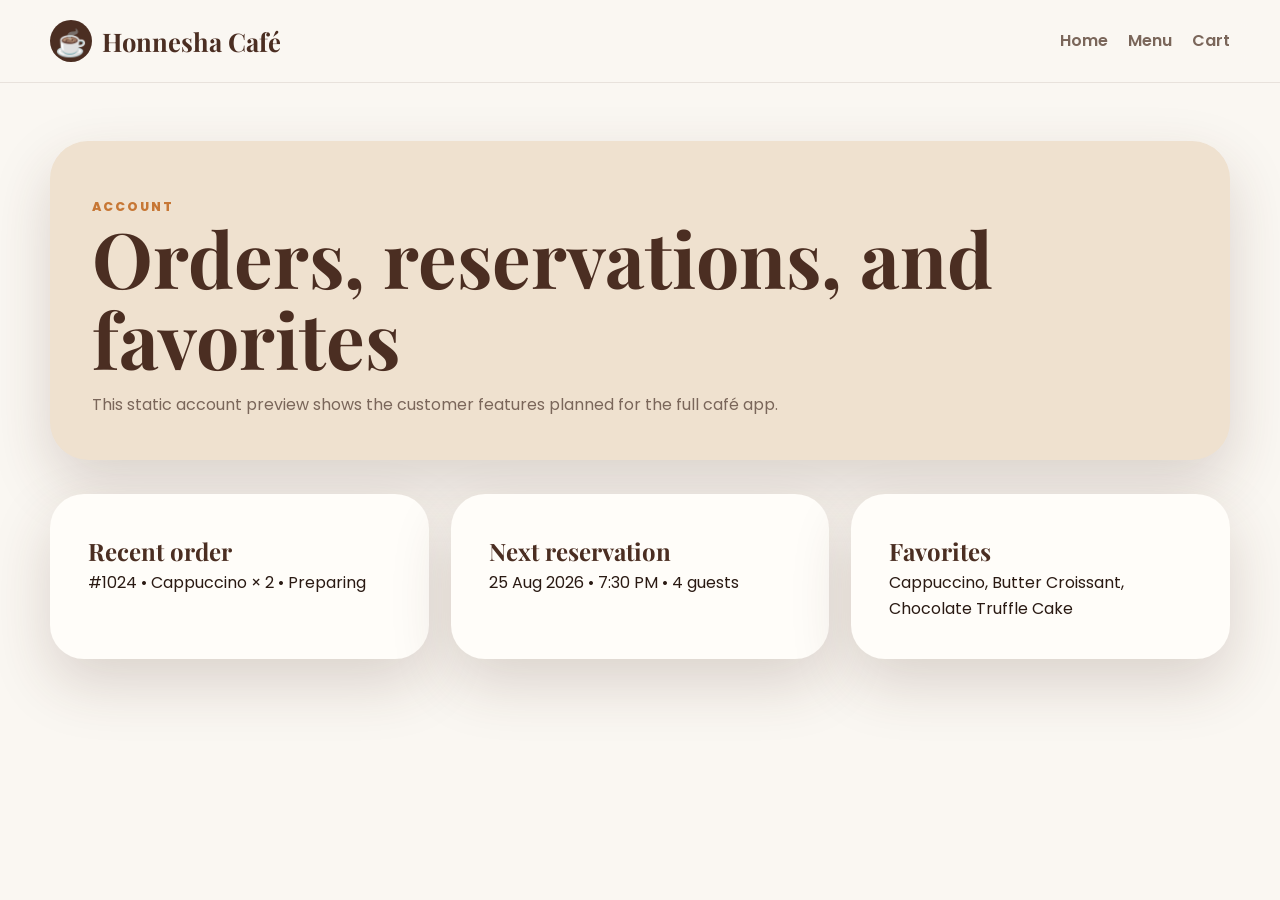
==== account.html @ 165a1767 "Expand static cafe site flow" ====
<!DOCTYPE html>
<html lang="en">
<head>
  <meta charset="UTF-8">
  <meta name="viewport" content="width=device-width, initial-scale=1.0">
  <title>Honnesha Café | Account</title>
  <link rel="preconnect" href="https://fonts.googleapis.com">
  <link rel="preconnect" href="https://fonts.gstatic.com" crossorigin>
  <link href="https://fonts.googleapis.com/css2?family=Playfair+Display:wght@600;700&family=Poppins:wght@300;400;500;600;700&display=swap" rel="stylesheet">
  <link rel="stylesheet" href="my.css">
</head>
<body>
  <header class="site-header">
    <nav class="navbar" aria-label="Primary navigation">
      <a class="brand" href="index.html"><span class="brand-mark">☕</span><span>Honnesha Café</span></a>
      <ul class="nav-links compact-links"><li><a href="index.html">Home</a></li><li><a href="menu.html">Menu</a></li><li><a href="cart.html">Cart</a></li></ul>
    </nav>
  </header>
  <main class="page-shell">
    <section class="page-hero small-page-hero">
      <p class="eyebrow">Account</p>
      <h1>Orders, reservations, and favorites</h1>
      <p>This static account preview shows the customer features planned for the full café app.</p>
    </section>
    <section class="account-grid">
      <article class="feature-card"><h2>Recent order</h2><p>#1024 • Cappuccino × 2 • Preparing</p></article>
      <article class="feature-card"><h2>Next reservation</h2><p>25 Aug 2026 • 7:30 PM • 4 guests</p></article>
      <article class="feature-card"><h2>Favorites</h2><p>Cappuccino, Butter Croissant, Chocolate Truffle Cake</p></article>
    </section>
  </main>
</body>
</html>
---- my.css ----
:root {
  --coffee: #4b2e22;
  --espresso: #24150f;
  --cream: #faf7f2;
  --latte: #efe1cf;
  --caramel: #c77735;
  --orange: #f29d4b;
  --sage: #748c69;
  --text: #2a1a13;
  --muted: #7a665a;
  --white: #fffdf9;
  --shadow: 0 24px 60px rgba(75, 46, 34, 0.18);
}

* { box-sizing: border-box; margin: 0; padding: 0; }
html { scroll-behavior: smooth; }
body {
  background: var(--cream);
  color: var(--text);
  font-family: 'Poppins', sans-serif;
  line-height: 1.6;
}
img { display: block; max-width: 100%; }
a { color: inherit; text-decoration: none; }

.site-header {
  position: sticky;
  top: 0;
  z-index: 10;
  background: rgba(250, 247, 242, 0.92);
  border-bottom: 1px solid rgba(75, 46, 34, 0.1);
  backdrop-filter: blur(16px);
}
.navbar {
  width: min(1180px, calc(100% - 32px));
  min-height: 82px;
  margin: auto;
  display: flex;
  align-items: center;
  gap: 22px;
}
.brand {
  display: inline-flex;
  align-items: center;
  gap: 10px;
  color: var(--coffee);
  font-family: 'Playfair Display', serif;
  font-size: clamp(1.3rem, 2vw, 1.7rem);
  font-weight: 700;
  white-space: nowrap;
}
.brand-mark {
  display: grid;
  place-items: center;
  width: 42px;
  height: 42px;
  border-radius: 50%;
  background: var(--coffee);
  color: var(--cream);
}
.nav-search {
  flex: 1;
  min-width: 180px;
  border: 1px solid rgba(75, 46, 34, 0.15);
  border-radius: 999px;
  padding: 12px 18px;
  background: var(--white);
  color: var(--text);
}
.nav-links {
  display: flex;
  align-items: center;
  gap: 20px;
  list-style: none;
  color: var(--muted);
  font-weight: 600;
}
.nav-links a:hover { color: var(--caramel); }
.cart-chip {
  padding: 10px 16px;
  border-radius: 999px;
  background: var(--espresso);
  color: var(--cream);
  font-weight: 700;
}

.hero {
  position: relative;
  width: min(1180px, calc(100% - 32px));
  min-height: calc(100vh - 82px);
  margin: auto;
  display: grid;
  grid-template-columns: minmax(0, 1.05fr) minmax(300px, 0.95fr);
  gap: 44px;
  align-items: center;
  padding: 64px 0;
}
.hero::after {
  content: '';
  min-height: 620px;
  border-radius: 44px;
  background: linear-gradient(180deg, rgba(36, 21, 15, 0.05), rgba(36, 21, 15, 0.35)), url('https://images.unsplash.com/photo-1501339847302-ac426a4a7cbb?auto=format&fit=crop&w=1100&q=85') center/cover;
  box-shadow: var(--shadow);
}
.hero-content h1, .section h2 {
  font-family: 'Playfair Display', serif;
  color: var(--coffee);
  line-height: 1.05;
}
.hero-content h1 { font-size: clamp(3rem, 7vw, 6.4rem); }
.hero-content p { max-width: 620px; margin-top: 22px; color: var(--muted); font-size: 1.08rem; }
.eyebrow {
  color: var(--caramel) !important;
  font-size: .78rem !important;
  font-weight: 800;
  letter-spacing: .16em;
  text-transform: uppercase;
}
.hero-actions, .hero-stats { display: flex; flex-wrap: wrap; gap: 14px; margin-top: 32px; }
.btn {
  display: inline-flex;
  justify-content: center;
  align-items: center;
  min-height: 48px;
  border: 0;
  border-radius: 999px;
  padding: 13px 24px;
  font-weight: 800;
  cursor: pointer;
}
.btn-primary { background: var(--caramel); color: white; }
.btn-secondary { background: var(--latte); color: var(--coffee); }
.hero-stats span {
  padding: 12px 16px;
  border-radius: 18px;
  background: var(--white);
  box-shadow: 0 12px 30px rgba(75, 46, 34, 0.08);
  color: var(--muted);
}
.hero-stats strong { display: block; color: var(--coffee); }
.hero-card {
  position: absolute;
  right: max(32px, calc((100vw - 1180px) / 2 + 34px));
  bottom: 72px;
  width: min(330px, calc(100% - 64px));
  padding: 26px;
  border-radius: 28px;
  background: rgba(255, 253, 249, 0.92);
  box-shadow: var(--shadow);
}
.hero-card h2 { font-family: 'Playfair Display', serif; color: var(--coffee); }
.hero-card strong { color: var(--caramel); font-size: 1.8rem; }
.steam { font-size: 2rem; }

.section { width: min(1180px, calc(100% - 32px)); margin: auto; padding: 74px 0; }
.section-heading { text-align: center; margin-bottom: 34px; }
.section-heading h2, .section h2 { font-size: clamp(2rem, 4vw, 3.3rem); }
.split { display: flex; align-items: end; justify-content: space-between; gap: 20px; text-align: left; }
.text-link { color: var(--caramel); font-weight: 800; }
.category-grid, .menu-grid, .feature-grid { display: grid; gap: 24px; }
.category-grid { grid-template-columns: repeat(6, 1fr); }
.category-grid article {
  display: grid;
  place-items: center;
  gap: 12px;
  min-height: 140px;
  border-radius: 28px;
  background: var(--white);
  box-shadow: var(--shadow);
  font-size: 2rem;
}
.category-grid span { font-size: 1rem; font-weight: 800; }
.warm-section { background: var(--latte); width: 100%; padding-inline: max(16px, calc((100vw - 1180px) / 2)); }
.menu-grid { grid-template-columns: repeat(3, 1fr); }
.product-card { overflow: hidden; border-radius: 30px; background: var(--white); box-shadow: var(--shadow); }
.product-card img { width: 100%; height: 240px; object-fit: cover; }
.product-card > div { padding: 24px; }
.product-meta, .price-row, .bill div { display: flex; justify-content: space-between; gap: 12px; }
.product-meta { color: var(--sage); font-size: .84rem; font-weight: 800; text-transform: uppercase; }
.product-card h3 { margin-top: 10px; font-size: 1.35rem; }
.product-card p { margin: 10px 0 18px; color: var(--muted); }
.price-row strong { color: var(--coffee); font-size: 1.3rem; }
.price-row a { color: var(--caramel); font-weight: 800; }
.feature-grid { grid-template-columns: 1fr 1fr; }
.feature-card { padding: 38px; border-radius: 34px; background: var(--white); box-shadow: var(--shadow); }
.dark-card { background: var(--espresso); color: var(--cream); }
.dark-card h2, .dark-card .eyebrow { color: var(--cream) !important; }
.check-list { margin-top: 18px; padding-left: 22px; color: var(--muted); }
.bill { margin-top: 20px; }
.bill div { padding: 12px 0; border-bottom: 1px solid rgba(250, 247, 242, 0.16); }
.total { color: var(--orange); font-size: 1.25rem; font-weight: 800; }
.reservation-section, .contact-box {
  display: grid;
  grid-template-columns: .9fr 1.1fr;
  gap: 34px;
  align-items: center;
  padding: 44px;
  border-radius: 38px;
  background: var(--white);
  box-shadow: var(--shadow);
}
.reservation-form, .contact-box form { display: grid; gap: 14px; }
input, textarea {
  width: 100%;
  border: 1px solid rgba(75, 46, 34, 0.14);
  border-radius: 18px;
  padding: 14px 16px;
  background: var(--cream);
  color: var(--text);
  font: inherit;
}
textarea { min-height: 130px; resize: vertical; }
.offer-strip { display: grid; grid-template-columns: repeat(3, 1fr); gap: 18px; }
.offer-strip span { padding: 22px; border-radius: 24px; background: var(--coffee); color: var(--cream); font-weight: 800; text-align: center; }
.reviews { text-align: center; }
.reviews blockquote { font-family: 'Playfair Display', serif; font-size: clamp(1.8rem, 4vw, 3rem); color: var(--coffee); }
.reviews cite { display: block; margin-top: 18px; color: var(--muted); }
.contact-box { margin-bottom: 70px; }
.contact-box p { margin-top: 10px; color: var(--muted); }
.site-footer { padding: 28px 16px; background: var(--espresso); color: var(--cream); text-align: center; }

@media (max-width: 900px) {
  .navbar { flex-wrap: wrap; padding: 14px 0; }
  .nav-search { order: 3; flex-basis: 100%; }
  .nav-links { width: 100%; overflow-x: auto; padding-bottom: 8px; }
  .hero, .feature-grid, .reservation-section, .contact-box { grid-template-columns: 1fr; }
  .hero { min-height: auto; padding-top: 42px; }
  .hero::after { min-height: 420px; }
  .hero-card { position: static; width: auto; margin: -150px 24px 0 auto; }
  .category-grid, .menu-grid, .offer-strip { grid-template-columns: repeat(2, 1fr); }
}
@media (max-width: 560px) {
  .cart-chip { width: 100%; text-align: center; }
  .hero-content h1 { font-size: 3rem; }
  .category-grid, .menu-grid, .offer-strip { grid-template-columns: 1fr; }
  .split { display: block; }
  .reservation-section, .contact-box, .feature-card { padding: 24px; }
}

.page-shell { width: min(1180px, calc(100% - 32px)); margin: auto; padding: 58px 0 80px; }
.page-hero { padding: 56px; border-radius: 38px; background: var(--latte); box-shadow: var(--shadow); margin-bottom: 34px; }
.page-hero h1, .standalone-form h1 { font-family: 'Playfair Display', serif; color: var(--coffee); font-size: clamp(2.4rem, 6vw, 4.8rem); line-height: 1.05; }
.page-hero p { max-width: 700px; color: var(--muted); margin-top: 14px; }
.small-page-hero { padding: 42px; }
.compact-links { margin-left: auto; }
.link-button { border: 0; background: transparent; color: var(--caramel); font: inherit; font-weight: 800; cursor: pointer; }
.filter-bar { display: flex; gap: 12px; flex-wrap: wrap; margin-bottom: 28px; }
.filter-chip { border: 1px solid rgba(75, 46, 34, .16); background: var(--white); color: var(--coffee); padding: 10px 18px; border-radius: 999px; font-weight: 800; cursor: pointer; }
.filter-chip.active, .filter-chip:hover { background: var(--coffee); color: var(--cream); }
.menu-page-grid { margin-bottom: 40px; }
.cart-layout { display: grid; grid-template-columns: 1.3fr .7fr; gap: 28px; align-items: start; }
.cart-items { display: grid; gap: 16px; }
.cart-item { display: grid; grid-template-columns: 1fr auto auto; gap: 18px; align-items: center; padding: 22px; border-radius: 24px; background: var(--white); box-shadow: var(--shadow); }
.cart-item h2, .cart-summary h2, .account-grid h2 { font-family: 'Playfair Display', serif; color: var(--coffee); }
.quantity-controls { display: inline-flex; align-items: center; gap: 12px; padding: 8px; border-radius: 999px; background: var(--latte); }
.quantity-controls button { width: 30px; height: 30px; border: 0; border-radius: 50%; background: var(--coffee); color: var(--cream); cursor: pointer; }
.cart-summary { position: sticky; top: 105px; padding: 26px; border-radius: 28px; background: var(--white); box-shadow: var(--shadow); }
.coupon-row { display: flex; gap: 10px; margin: 10px 0 20px; }
.coupon-row input { flex: 1; }
.light-bill div { border-bottom-color: rgba(75, 46, 34, .12); }
.full-btn { width: 100%; margin-top: 18px; }
.standalone-form { margin-top: 40px; }
.reservation-form label { color: var(--coffee); font-weight: 800; }
.account-grid { display: grid; grid-template-columns: repeat(3, 1fr); gap: 22px; }
@media (max-width: 900px) {
  .cart-layout, .account-grid { grid-template-columns: 1fr; }
  .cart-summary { position: static; }
}
@media (max-width: 560px) {
  .page-hero { padding: 28px; }
  .cart-item { grid-template-columns: 1fr; }
  .coupon-row { flex-direction: column; }
}
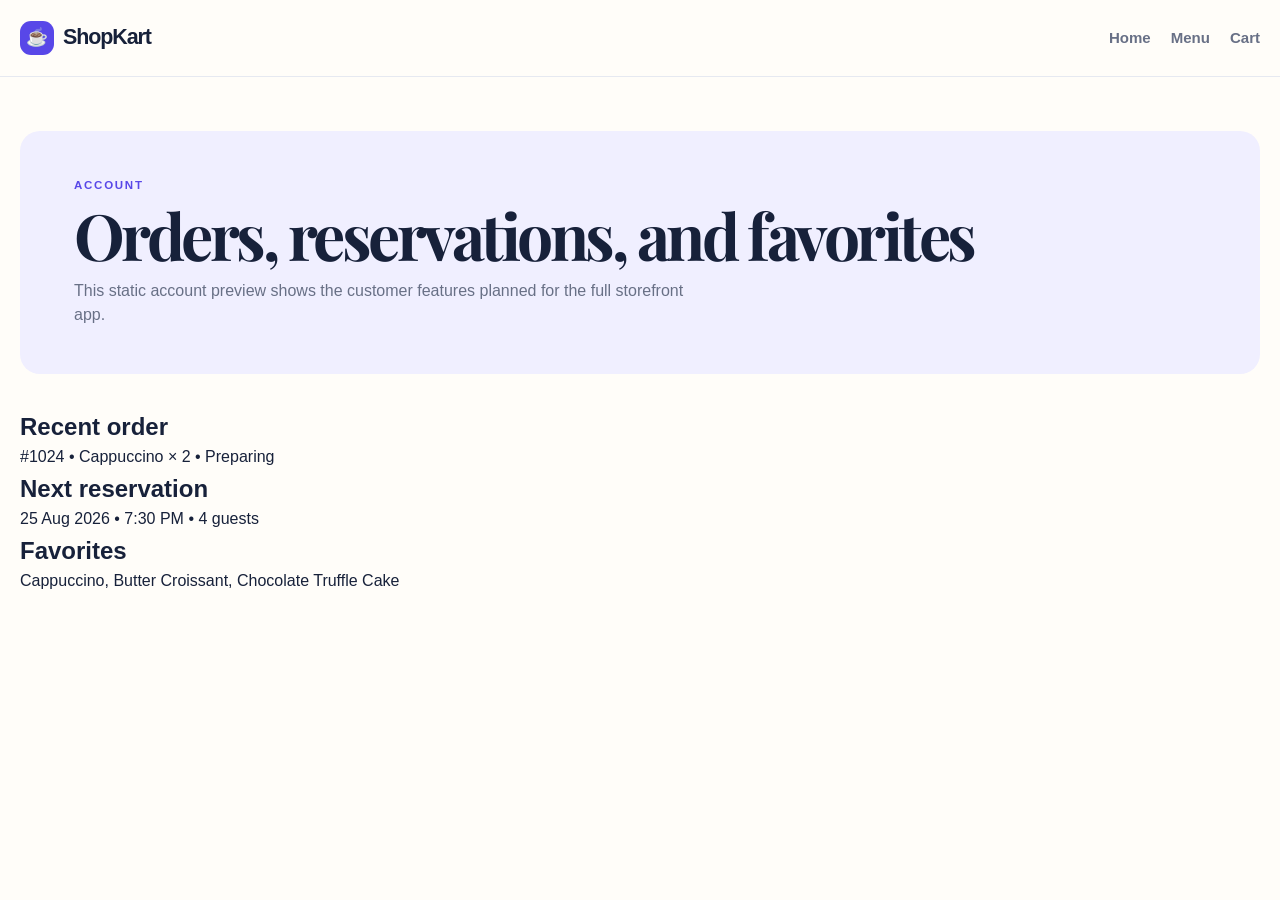
==== commit 6ed0590e: "Build ShopKart storefront MVP" ====
--- a/account.html
+++ b/account.html
@@ -3,7 +3,7 @@
 <head>
   <meta charset="UTF-8">
   <meta name="viewport" content="width=device-width, initial-scale=1.0">
-  <title>Honnesha Café | Account</title>
+  <title>ShopKart | Account</title>
   <link rel="preconnect" href="https://fonts.googleapis.com">
   <link rel="preconnect" href="https://fonts.gstatic.com" crossorigin>
   <link href="https://fonts.googleapis.com/css2?family=Playfair+Display:wght@600;700&family=Poppins:wght@300;400;500;600;700&display=swap" rel="stylesheet">
@@ -12,7 +12,7 @@
 <body>
   <header class="site-header">
     <nav class="navbar" aria-label="Primary navigation">
-      <a class="brand" href="index.html"><span class="brand-mark">☕</span><span>Honnesha Café</span></a>
+      <a class="brand" href="index.html"><span class="brand-mark">☕</span><span>ShopKart</span></a>
       <ul class="nav-links compact-links"><li><a href="index.html">Home</a></li><li><a href="menu.html">Menu</a></li><li><a href="cart.html">Cart</a></li></ul>
     </nav>
   </header>
@@ -20,7 +20,7 @@
     <section class="page-hero small-page-hero">
       <p class="eyebrow">Account</p>
       <h1>Orders, reservations, and favorites</h1>
-      <p>This static account preview shows the customer features planned for the full café app.</p>
+      <p>This static account preview shows the customer features planned for the full storefront app.</p>
     </section>
     <section class="account-grid">
       <article class="feature-card"><h2>Recent order</h2><p>#1024 • Cappuccino × 2 • Preparing</p></article>
--- a/my.css
+++ b/my.css
@@ -1,273 +1,3 @@
-:root {
-  --coffee: #4b2e22;
-  --espresso: #24150f;
-  --cream: #faf7f2;
-  --latte: #efe1cf;
-  --caramel: #c77735;
-  --orange: #f29d4b;
-  --sage: #748c69;
-  --text: #2a1a13;
-  --muted: #7a665a;
-  --white: #fffdf9;
-  --shadow: 0 24px 60px rgba(75, 46, 34, 0.18);
-}
-
-* { box-sizing: border-box; margin: 0; padding: 0; }
-html { scroll-behavior: smooth; }
-body {
-  background: var(--cream);
-  color: var(--text);
-  font-family: 'Poppins', sans-serif;
-  line-height: 1.6;
-}
-img { display: block; max-width: 100%; }
-a { color: inherit; text-decoration: none; }
-
-.site-header {
-  position: sticky;
-  top: 0;
-  z-index: 10;
-  background: rgba(250, 247, 242, 0.92);
-  border-bottom: 1px solid rgba(75, 46, 34, 0.1);
-  backdrop-filter: blur(16px);
-}
-.navbar {
-  width: min(1180px, calc(100% - 32px));
-  min-height: 82px;
-  margin: auto;
-  display: flex;
-  align-items: center;
-  gap: 22px;
-}
-.brand {
-  display: inline-flex;
-  align-items: center;
-  gap: 10px;
-  color: var(--coffee);
-  font-family: 'Playfair Display', serif;
-  font-size: clamp(1.3rem, 2vw, 1.7rem);
-  font-weight: 700;
-  white-space: nowrap;
-}
-.brand-mark {
-  display: grid;
-  place-items: center;
-  width: 42px;
-  height: 42px;
-  border-radius: 50%;
-  background: var(--coffee);
-  color: var(--cream);
-}
-.nav-search {
-  flex: 1;
-  min-width: 180px;
-  border: 1px solid rgba(75, 46, 34, 0.15);
-  border-radius: 999px;
-  padding: 12px 18px;
-  background: var(--white);
-  color: var(--text);
-}
-.nav-links {
-  display: flex;
-  align-items: center;
-  gap: 20px;
-  list-style: none;
-  color: var(--muted);
-  font-weight: 600;
-}
-.nav-links a:hover { color: var(--caramel); }
-.cart-chip {
-  padding: 10px 16px;
-  border-radius: 999px;
-  background: var(--espresso);
-  color: var(--cream);
-  font-weight: 700;
-}
-
-.hero {
-  position: relative;
-  width: min(1180px, calc(100% - 32px));
-  min-height: calc(100vh - 82px);
-  margin: auto;
-  display: grid;
-  grid-template-columns: minmax(0, 1.05fr) minmax(300px, 0.95fr);
-  gap: 44px;
-  align-items: center;
-  padding: 64px 0;
-}
-.hero::after {
-  content: '';
-  min-height: 620px;
-  border-radius: 44px;
-  background: linear-gradient(180deg, rgba(36, 21, 15, 0.05), rgba(36, 21, 15, 0.35)), url('https://images.unsplash.com/photo-1501339847302-ac426a4a7cbb?auto=format&fit=crop&w=1100&q=85') center/cover;
-  box-shadow: var(--shadow);
-}
-.hero-content h1, .section h2 {
-  font-family: 'Playfair Display', serif;
-  color: var(--coffee);
-  line-height: 1.05;
-}
-.hero-content h1 { font-size: clamp(3rem, 7vw, 6.4rem); }
-.hero-content p { max-width: 620px; margin-top: 22px; color: var(--muted); font-size: 1.08rem; }
-.eyebrow {
-  color: var(--caramel) !important;
-  font-size: .78rem !important;
-  font-weight: 800;
-  letter-spacing: .16em;
-  text-transform: uppercase;
-}
-.hero-actions, .hero-stats { display: flex; flex-wrap: wrap; gap: 14px; margin-top: 32px; }
-.btn {
-  display: inline-flex;
-  justify-content: center;
-  align-items: center;
-  min-height: 48px;
-  border: 0;
-  border-radius: 999px;
-  padding: 13px 24px;
-  font-weight: 800;
-  cursor: pointer;
-}
-.btn-primary { background: var(--caramel); color: white; }
-.btn-secondary { background: var(--latte); color: var(--coffee); }
-.hero-stats span {
-  padding: 12px 16px;
-  border-radius: 18px;
-  background: var(--white);
-  box-shadow: 0 12px 30px rgba(75, 46, 34, 0.08);
-  color: var(--muted);
-}
-.hero-stats strong { display: block; color: var(--coffee); }
-.hero-card {
-  position: absolute;
-  right: max(32px, calc((100vw - 1180px) / 2 + 34px));
-  bottom: 72px;
-  width: min(330px, calc(100% - 64px));
-  padding: 26px;
-  border-radius: 28px;
-  background: rgba(255, 253, 249, 0.92);
-  box-shadow: var(--shadow);
-}
-.hero-card h2 { font-family: 'Playfair Display', serif; color: var(--coffee); }
-.hero-card strong { color: var(--caramel); font-size: 1.8rem; }
-.steam { font-size: 2rem; }
-
-.section { width: min(1180px, calc(100% - 32px)); margin: auto; padding: 74px 0; }
-.section-heading { text-align: center; margin-bottom: 34px; }
-.section-heading h2, .section h2 { font-size: clamp(2rem, 4vw, 3.3rem); }
-.split { display: flex; align-items: end; justify-content: space-between; gap: 20px; text-align: left; }
-.text-link { color: var(--caramel); font-weight: 800; }
-.category-grid, .menu-grid, .feature-grid { display: grid; gap: 24px; }
-.category-grid { grid-template-columns: repeat(6, 1fr); }
-.category-grid article {
-  display: grid;
-  place-items: center;
-  gap: 12px;
-  min-height: 140px;
-  border-radius: 28px;
-  background: var(--white);
-  box-shadow: var(--shadow);
-  font-size: 2rem;
-}
-.category-grid span { font-size: 1rem; font-weight: 800; }
-.warm-section { background: var(--latte); width: 100%; padding-inline: max(16px, calc((100vw - 1180px) / 2)); }
-.menu-grid { grid-template-columns: repeat(3, 1fr); }
-.product-card { overflow: hidden; border-radius: 30px; background: var(--white); box-shadow: var(--shadow); }
-.product-card img { width: 100%; height: 240px; object-fit: cover; }
-.product-card > div { padding: 24px; }
-.product-meta, .price-row, .bill div { display: flex; justify-content: space-between; gap: 12px; }
-.product-meta { color: var(--sage); font-size: .84rem; font-weight: 800; text-transform: uppercase; }
-.product-card h3 { margin-top: 10px; font-size: 1.35rem; }
-.product-card p { margin: 10px 0 18px; color: var(--muted); }
-.price-row strong { color: var(--coffee); font-size: 1.3rem; }
-.price-row a { color: var(--caramel); font-weight: 800; }
-.feature-grid { grid-template-columns: 1fr 1fr; }
-.feature-card { padding: 38px; border-radius: 34px; background: var(--white); box-shadow: var(--shadow); }
-.dark-card { background: var(--espresso); color: var(--cream); }
-.dark-card h2, .dark-card .eyebrow { color: var(--cream) !important; }
-.check-list { margin-top: 18px; padding-left: 22px; color: var(--muted); }
-.bill { margin-top: 20px; }
-.bill div { padding: 12px 0; border-bottom: 1px solid rgba(250, 247, 242, 0.16); }
-.total { color: var(--orange); font-size: 1.25rem; font-weight: 800; }
-.reservation-section, .contact-box {
-  display: grid;
-  grid-template-columns: .9fr 1.1fr;
-  gap: 34px;
-  align-items: center;
-  padding: 44px;
-  border-radius: 38px;
-  background: var(--white);
-  box-shadow: var(--shadow);
-}
-.reservation-form, .contact-box form { display: grid; gap: 14px; }
-input, textarea {
-  width: 100%;
-  border: 1px solid rgba(75, 46, 34, 0.14);
-  border-radius: 18px;
-  padding: 14px 16px;
-  background: var(--cream);
-  color: var(--text);
-  font: inherit;
-}
-textarea { min-height: 130px; resize: vertical; }
-.offer-strip { display: grid; grid-template-columns: repeat(3, 1fr); gap: 18px; }
-.offer-strip span { padding: 22px; border-radius: 24px; background: var(--coffee); color: var(--cream); font-weight: 800; text-align: center; }
-.reviews { text-align: center; }
-.reviews blockquote { font-family: 'Playfair Display', serif; font-size: clamp(1.8rem, 4vw, 3rem); color: var(--coffee); }
-.reviews cite { display: block; margin-top: 18px; color: var(--muted); }
-.contact-box { margin-bottom: 70px; }
-.contact-box p { margin-top: 10px; color: var(--muted); }
-.site-footer { padding: 28px 16px; background: var(--espresso); color: var(--cream); text-align: center; }
-
-@media (max-width: 900px) {
-  .navbar { flex-wrap: wrap; padding: 14px 0; }
-  .nav-search { order: 3; flex-basis: 100%; }
-  .nav-links { width: 100%; overflow-x: auto; padding-bottom: 8px; }
-  .hero, .feature-grid, .reservation-section, .contact-box { grid-template-columns: 1fr; }
-  .hero { min-height: auto; padding-top: 42px; }
-  .hero::after { min-height: 420px; }
-  .hero-card { position: static; width: auto; margin: -150px 24px 0 auto; }
-  .category-grid, .menu-grid, .offer-strip { grid-template-columns: repeat(2, 1fr); }
-}
-@media (max-width: 560px) {
-  .cart-chip { width: 100%; text-align: center; }
-  .hero-content h1 { font-size: 3rem; }
-  .category-grid, .menu-grid, .offer-strip { grid-template-columns: 1fr; }
-  .split { display: block; }
-  .reservation-section, .contact-box, .feature-card { padding: 24px; }
-}
-
-.page-shell { width: min(1180px, calc(100% - 32px)); margin: auto; padding: 58px 0 80px; }
-.page-hero { padding: 56px; border-radius: 38px; background: var(--latte); box-shadow: var(--shadow); margin-bottom: 34px; }
-.page-hero h1, .standalone-form h1 { font-family: 'Playfair Display', serif; color: var(--coffee); font-size: clamp(2.4rem, 6vw, 4.8rem); line-height: 1.05; }
-.page-hero p { max-width: 700px; color: var(--muted); margin-top: 14px; }
-.small-page-hero { padding: 42px; }
-.compact-links { margin-left: auto; }
-.link-button { border: 0; background: transparent; color: var(--caramel); font: inherit; font-weight: 800; cursor: pointer; }
-.filter-bar { display: flex; gap: 12px; flex-wrap: wrap; margin-bottom: 28px; }
-.filter-chip { border: 1px solid rgba(75, 46, 34, .16); background: var(--white); color: var(--coffee); padding: 10px 18px; border-radius: 999px; font-weight: 800; cursor: pointer; }
-.filter-chip.active, .filter-chip:hover { background: var(--coffee); color: var(--cream); }
-.menu-page-grid { margin-bottom: 40px; }
-.cart-layout { display: grid; grid-template-columns: 1.3fr .7fr; gap: 28px; align-items: start; }
-.cart-items { display: grid; gap: 16px; }
-.cart-item { display: grid; grid-template-columns: 1fr auto auto; gap: 18px; align-items: center; padding: 22px; border-radius: 24px; background: var(--white); box-shadow: var(--shadow); }
-.cart-item h2, .cart-summary h2, .account-grid h2 { font-family: 'Playfair Display', serif; color: var(--coffee); }
-.quantity-controls { display: inline-flex; align-items: center; gap: 12px; padding: 8px; border-radius: 999px; background: var(--latte); }
-.quantity-controls button { width: 30px; height: 30px; border: 0; border-radius: 50%; background: var(--coffee); color: var(--cream); cursor: pointer; }
-.cart-summary { position: sticky; top: 105px; padding: 26px; border-radius: 28px; background: var(--white); box-shadow: var(--shadow); }
-.coupon-row { display: flex; gap: 10px; margin: 10px 0 20px; }
-.coupon-row input { flex: 1; }
-.light-bill div { border-bottom-color: rgba(75, 46, 34, .12); }
-.full-btn { width: 100%; margin-top: 18px; }
-.standalone-form { margin-top: 40px; }
-.reservation-form label { color: var(--coffee); font-weight: 800; }
-.account-grid { display: grid; grid-template-columns: repeat(3, 1fr); gap: 22px; }
-@media (max-width: 900px) {
-  .cart-layout, .account-grid { grid-template-columns: 1fr; }
-  .cart-summary { position: static; }
-}
-@media (max-width: 560px) {
-  .page-hero { padding: 28px; }
-  .cart-item { grid-template-columns: 1fr; }
-  .coupon-row { flex-direction: column; }
-}
+:root{--ink:#17213a;--muted:#687086;--paper:#fffdf9;--surface:#f7f8fc;--line:#e6e9f1;--violet:#5847e8;--deep:#262078;--orange:#ff7a45;--gold:#f5b942;--shadow:0 18px 48px rgba(28,36,70,.1)}*{box-sizing:border-box;margin:0;padding:0}html{scroll-behavior:smooth}body{background:var(--paper);color:var(--ink);font-family:'DM Sans',sans-serif;line-height:1.55}a{color:inherit;text-decoration:none}img{display:block;width:100%;max-width:100%;object-fit:cover}button,input,select{font:inherit}.site-header{position:sticky;z-index:20;top:0;background:rgba(255,253,249,.94);border-bottom:1px solid var(--line);backdrop-filter:blur(16px)}.navbar{width:min(1240px,calc(100% - 40px));min-height:76px;margin:auto;display:flex;align-items:center;gap:24px}.brand{display:inline-flex;align-items:center;gap:9px;font-size:1.34rem;font-weight:700;letter-spacing:-.05em;white-space:nowrap}.brand-mark{width:34px;height:34px;display:grid;place-items:center;border-radius:11px;background:var(--violet);color:#fff;font-size:1.1rem;letter-spacing:0}.nav-search{flex:1;display:flex;align-items:center;gap:8px;max-width:450px;padding:0 13px;border:1px solid var(--line);border-radius:12px;background:#f6f7fb;color:var(--muted)}.nav-search input{width:100%;padding:11px 0;border:0;outline:0;background:transparent;color:var(--ink)}.nav-links{display:flex;align-items:center;gap:20px;list-style:none;color:var(--muted);font-size:.94rem;font-weight:600}.nav-links a:hover,.text-link:hover{color:var(--violet)}.compact-links{margin-left:auto}.cart-chip{display:inline-flex;align-items:center;gap:7px;padding:9px 12px;border-radius:11px;background:var(--ink);color:#fff;font-weight:700}.cart-count{display:grid;place-items:center;min-width:19px;height:19px;padding:0 5px;border-radius:99px;background:var(--orange);font-size:.72rem}.category-bar{width:min(1240px,calc(100% - 40px));margin:auto;padding:16px 0;display:flex;justify-content:space-between;gap:14px;overflow-x:auto}.category-bar a{display:flex;align-items:center;gap:8px;padding:7px 11px;border-radius:9px;white-space:nowrap;font-size:.88rem;font-weight:700}.category-bar a:hover{background:#f0effe;color:var(--violet)}.hero{width:min(1240px,calc(100% - 40px));min-height:520px;margin:8px auto 0;display:grid;grid-template-columns:.9fr 1.1fr;align-items:center;gap:42px;padding:54px 68px;border-radius:28px;background:linear-gradient(112deg,#eceaff 0%,#f5f3ff 52%,#ffded0 100%);overflow:hidden}.eyebrow{color:var(--violet);font-size:.72rem;font-weight:700;letter-spacing:.15em;text-transform:uppercase}.hero h1,.page-hero h1,.section h2,.promo-band h2{font-family:'Playfair Display',serif;line-height:.98;letter-spacing:-.055em}.hero h1{margin:13px 0 18px;font-size:clamp(3.2rem,6vw,5.8rem)}.hero h1 em{color:var(--violet);font-style:normal}.hero-content>p:not(.eyebrow){max-width:500px;color:var(--muted);font-size:1.06rem}.hero-actions{display:flex;gap:12px;flex-wrap:wrap;margin-top:27px}.btn{display:inline-flex;justify-content:center;align-items:center;min-height:45px;padding:10px 19px;border:0;border-radius:10px;font-weight:700;cursor:pointer}.btn-primary{background:var(--violet);color:#fff}.btn-primary:hover{background:var(--deep)}.btn-ghost{border:1px solid #cbc8e8;background:#fff9;color:var(--ink)}.btn-light{background:#fff;color:var(--violet)}.hero-stats{display:flex;gap:24px;margin-top:38px}.hero-stats span{color:var(--muted);font-size:.79rem}.hero-stats strong{display:block;color:var(--ink);font-size:1rem}.hero-visual{position:relative;height:410px}.hero-visual img{height:100%;border-radius:22px;box-shadow:var(--shadow)}.sale-badge{position:absolute;z-index:1;top:-14px;right:-6px;display:grid;place-items:center;width:112px;height:112px;border-radius:50%;background:var(--orange);color:#fff;transform:rotate(10deg);font-size:.7rem;font-weight:700;line-height:1.1}.sale-badge strong{font-size:2rem}.hero-note{position:absolute;bottom:18px;left:-20px;padding:12px 16px;border-radius:10px;background:#fff;box-shadow:var(--shadow);font-weight:700;font-size:.86rem}.section,.page-shell{width:min(1240px,calc(100% - 40px));margin:auto}.section{padding:92px 0}.section-heading{margin-bottom:30px}.split{display:flex;align-items:end;justify-content:space-between;gap:20px}.section h2{margin-top:7px;font-size:clamp(2.1rem,4vw,3.4rem)}.text-link{color:var(--violet);font-weight:700}.product-grid{display:grid;grid-template-columns:repeat(4,1fr);gap:20px}.product-card{position:relative;overflow:hidden;border:1px solid var(--line);border-radius:17px;background:#fff;transition:transform .2s,box-shadow .2s}.product-card:hover{transform:translateY(-5px);box-shadow:var(--shadow)}.product-card img{height:230px;background:#f3f4f8}.product-card>div{padding:17px}.discount-tag{position:absolute;z-index:1;top:12px;left:12px;padding:4px 8px;border-radius:6px;background:#fce8df;color:#d54d20;font-size:.73rem;font-weight:700}.product-meta{color:var(--muted);font-size:.78rem;font-weight:600}.product-card h3{margin-top:5px;font-size:1rem;line-height:1.3}.rating{margin-top:8px;color:#dd8d00;font-size:.83rem;font-weight:700}.rating span{color:var(--muted);font-weight:500}.price-row{display:flex;align-items:center;gap:8px;margin-top:13px}.price-row strong{font-size:1.08rem}.price-row s{color:#9aa0ae;font-size:.82rem}.add-to-cart{margin-left:auto;padding:7px 9px;border:0;border-radius:8px;background:#efedff;color:var(--violet);font-weight:700;cursor:pointer}.add-to-cart:hover{background:var(--violet);color:#fff}.promo-band{width:min(1240px,calc(100% - 40px));margin:0 auto;padding:50px 62px;display:flex;justify-content:space-between;align-items:center;gap:24px;border-radius:25px;background:var(--deep);color:#fff}.promo-band .eyebrow{color:#aea8ff}.promo-band h2{margin:8px 0;font-size:clamp(2rem,3vw,3rem)}.promo-band p:not(.eyebrow){color:#d7d5f5}.category-cards{display:grid;grid-template-columns:repeat(3,1fr);gap:20px}.category-cards a{min-height:215px;padding:28px;border-radius:17px;background:#f1f0ff;transition:transform .2s}.category-cards a:nth-child(2){background:#fff1e9}.category-cards a:nth-child(3){background:#eaf7f3}.category-cards a:hover{transform:translateY(-4px)}.category-cards span{color:var(--violet);font-size:.75rem;font-weight:700}.category-cards h3{margin-top:48px;font-family:'Playfair Display',serif;font-size:1.75rem;line-height:1.05}.category-cards p{margin-top:8px;color:var(--muted)}.site-footer{display:grid;grid-template-columns:2fr 1fr 1fr;gap:28px;margin-top:45px;padding:48px max(20px,calc((100vw - 1240px)/2));background:#171a35;color:#fff}.site-footer .brand-mark{background:var(--orange)}.site-footer p{margin-top:12px;color:#bfc3dd;font-size:.9rem}.site-footer strong{display:block;margin-bottom:10px}.site-footer div>a:not(.brand){display:block;margin:7px 0;color:#c9cce1;font-size:.9rem}.copyright{grid-column:1/-1;padding-top:18px;border-top:1px solid #323756}.page-shell{padding:54px 0 90px}.page-hero{margin-bottom:34px;padding:46px 54px;border-radius:20px;background:#f0efff}.page-hero h1{margin:9px 0 12px;font-size:clamp(2.8rem,5vw,4.8rem)}.page-hero p:not(.eyebrow){color:var(--muted);max-width:620px}.catalog-layout{display:grid;grid-template-columns:210px 1fr;gap:30px}.filters{padding:5px}.filters h2{font-size:1.25rem}.filters>div{margin-top:22px;padding-top:19px;border-top:1px solid var(--line)}.filters h3{margin-bottom:10px;font-size:.88rem}.filters .filter-chip{display:block;width:100%;margin:6px 0;padding:8px 10px;border:0;border-radius:8px;background:transparent;text-align:left;color:var(--muted);font-size:.9rem;font-weight:600;cursor:pointer}.filters .filter-chip.active,.filters .filter-chip:hover{background:#efedff;color:var(--violet)}.filters label{display:block;margin:8px 0;color:var(--muted);font-size:.87rem}.filters input{accent-color:var(--violet)}.catalog-toolbar{display:flex;justify-content:space-between;align-items:center;margin-bottom:18px;color:var(--muted)}.catalog-toolbar select{margin-left:7px;padding:8px;border:1px solid var(--line);border-radius:7px;background:#fff;color:var(--ink)}.empty-state{padding:45px;text-align:center;color:var(--muted)}.cart-layout{display:grid;grid-template-columns:1.4fr .6fr;align-items:start;gap:26px}.cart-items{display:grid;gap:14px}.cart-item{display:grid;grid-template-columns:1fr auto auto;align-items:center;gap:18px;padding:20px;border:1px solid var(--line);border-radius:14px;background:#fff}.cart-item h2,.cart-summary h2{font-size:1.1rem}.cart-item p{color:var(--muted);font-size:.9rem}.quantity-controls{display:inline-flex;align-items:center;gap:9px;padding:5px;border-radius:8px;background:#f2f3f8}.quantity-controls button{width:27px;height:27px;border:0;border-radius:6px;background:#fff;color:var(--ink);font-size:1.15rem;cursor:pointer}.cart-summary{position:sticky;top:95px;padding:23px;border:1px solid var(--line);border-radius:14px;background:#fff}.coupon-row{display:flex;gap:8px;margin:10px 0 16px}.coupon-row input{width:100%;padding:9px;border:1px solid var(--line);border-radius:8px}.coupon-row .btn{min-height:0;padding:8px 12px;white-space:nowrap}.bill{margin-top:12px}.bill div{display:flex;justify-content:space-between;padding:10px 0;border-bottom:1px solid var(--line);color:var(--muted)}.bill .total{color:var(--ink);font-size:1.12rem;font-weight:700}.full-btn{width:100%;margin-top:16px}.checkout-panel{max-width:800px;margin:auto;padding:34px;border:1px solid var(--line);border-radius:18px;background:#fff}.checkout-steps{display:flex;gap:9px;margin-bottom:28px;color:var(--muted);font-size:.86rem}.checkout-steps span:first-child{color:var(--violet);font-weight:700}.form-grid{display:grid;grid-template-columns:1fr 1fr;gap:14px}.form-grid .wide{grid-column:1/-1}.field label{display:block;margin-bottom:6px;font-size:.85rem;font-weight:700}.field input,.field textarea{width:100%;padding:11px;border:1px solid var(--line);border-radius:8px;outline-color:var(--violet)}.payment-choice{display:flex;align-items:center;gap:10px;margin:21px 0;padding:14px;border:1px solid #dcd9ff;border-radius:9px;background:#f6f5ff}.order-success{text-align:center}.order-success .success-icon{display:grid;place-items:center;width:64px;height:64px;margin:0 auto 17px;border-radius:50%;background:#e1f7ed;color:#16884e;font-size:2rem}.order-success p{margin:9px 0;color:var(--muted)}
+@media(max-width:950px){.navbar{flex-wrap:wrap;padding:12px 0}.nav-search{order:4;max-width:none;flex-basis:100%}.hero{grid-template-columns:1fr;padding:45px}.hero-visual{height:330px}.product-grid{grid-template-columns:repeat(2,1fr)}.catalog-layout,.cart-layout{grid-template-columns:1fr}.filters{display:flex;gap:15px;overflow-x:auto}.filters>div{min-width:160px}.cart-summary{position:static}.site-footer{grid-template-columns:1fr 1fr}}@media(max-width:600px){.navbar,.category-bar,.hero,.section,.page-shell,.promo-band{width:calc(100% - 28px)}.nav-links{display:none}.cart-chip span{display:none}.hero{padding:34px 24px;min-height:auto}.hero h1{font-size:3.2rem}.hero-visual{height:255px}.hero-note{left:10px;font-size:.72rem}.hero-stats{gap:13px}.section{padding:60px 0}.split,.promo-band{align-items:flex-start;flex-direction:column}.product-grid,.category-cards,.site-footer{grid-template-columns:1fr}.product-card img{height:250px}.page-hero{padding:30px 24px}.catalog-toolbar{align-items:flex-start;gap:12px;flex-direction:column}.cart-item{grid-template-columns:1fr}.form-grid{grid-template-columns:1fr}.form-grid .wide{grid-column:auto}.checkout-panel{padding:22px}.site-footer{padding:40px 20px}}
+.auth-page{display:grid;min-height:100vh;place-items:center;padding:24px;background:linear-gradient(135deg,#eeecff,#fff1eb)}.auth-card{width:min(100%,430px);padding:38px;border:1px solid var(--line);border-radius:20px;background:#fff;box-shadow:var(--shadow)}.auth-card>.eyebrow{margin-top:34px}.auth-card h1{margin:8px 0;font-family:'Playfair Display',serif;font-size:2.35rem;line-height:1.02;letter-spacing:-.05em}.auth-copy{color:var(--muted)}.auth-form{display:grid;gap:15px;margin-top:25px}.auth-form label{display:grid;gap:6px;font-size:.87rem;font-weight:700}.auth-form input{padding:11px;border:1px solid var(--line);border-radius:8px;outline-color:var(--violet)}.auth-form .btn{width:100%;margin-top:4px}.auth-footer{margin-top:22px;color:var(--muted);font-size:.9rem;text-align:center}.auth-footer a{color:var(--violet);font-weight:700}
